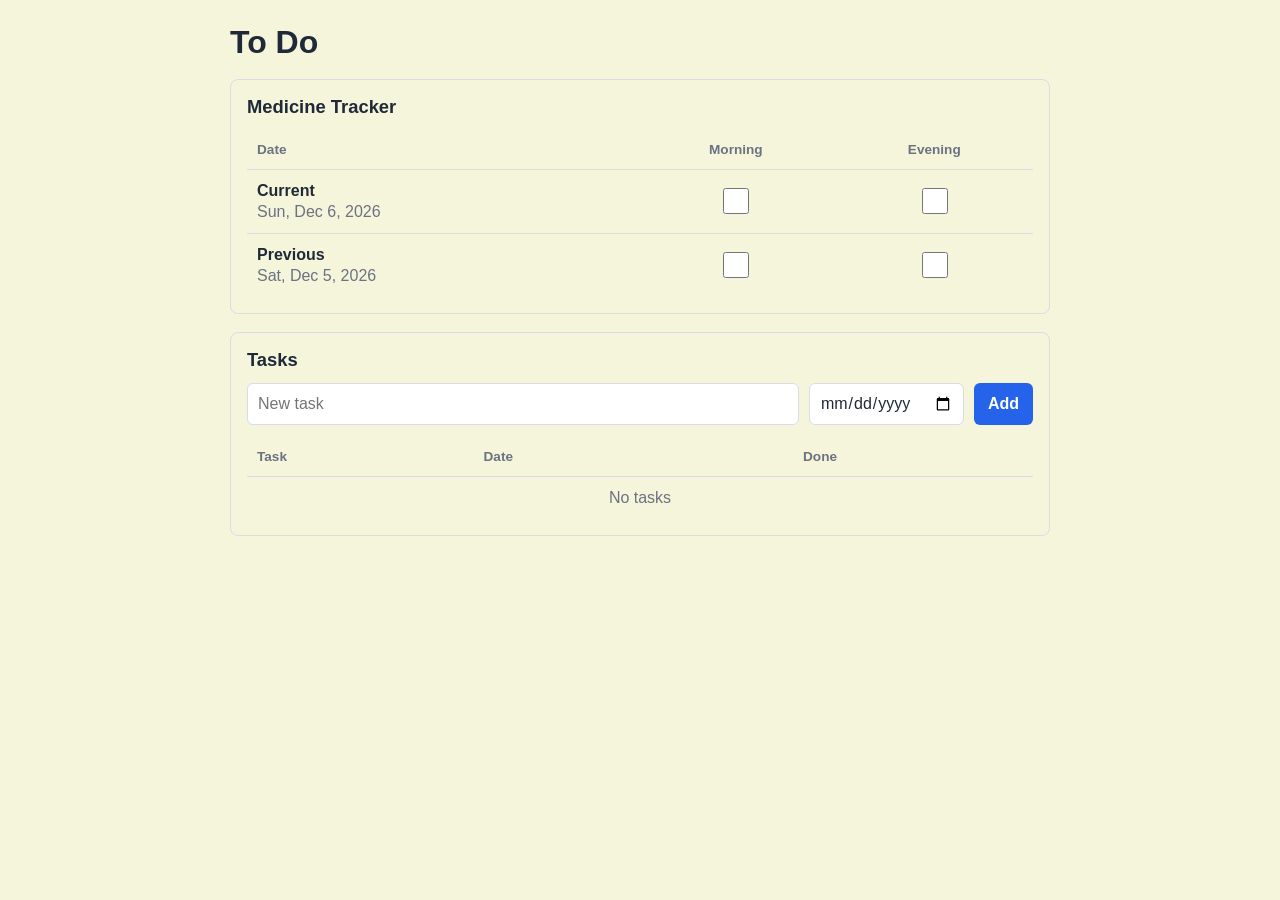
==== todo/index.html @ 32bf2e88 "Use beige backgrounds" ====
<!DOCTYPE html>
<html lang="en">
<head>
    <meta charset="utf-8">
    <meta name="viewport" content="width=device-width, initial-scale=1.0">
    <title>To Do</title>
    <link rel="stylesheet" href="style.css?v=2">
</head>
<body>
    <main class="container">
        <header class="app-header">
            <h1>To Do</h1>
        </header>

        <section id="medicine" class="tool-section">
            <div class="section-title-row">
                <h2>Medicine Tracker</h2>
            </div>

            <table class="medicine-table">
                <thead>
                    <tr>
                        <th>Date</th>
                        <th>Morning</th>
                        <th>Evening</th>
                    </tr>
                </thead>
                <tbody id="medicineRows"></tbody>
            </table>
        </section>

        <section class="tool-section">
            <div class="section-title-row">
                <h2>Tasks</h2>
            </div>

            <form id="todoForm" class="todo-form">
                <input type="text" id="todoText" placeholder="New task" aria-label="New task">
                <input type="date" id="todoDate" aria-label="Task date">
                <button type="submit">Add</button>
            </form>

            <table class="todo-table">
                <thead>
                    <tr>
                        <th>Task</th>
                        <th>Date</th>
                        <th>Done</th>
                        <th></th>
                    </tr>
                </thead>
                <tbody id="todoRows"></tbody>
            </table>
        </section>
    </main>

    <script src="app.js"></script>
</body>
</html>
---- todo/style.css ----
:root {
    color-scheme: light;
    --bg: #f5f5dc;
    --panel: #f5f5dc;
    --text: #1f2937;
    --muted: #6b7280;
    --line: #d7dde7;
    --accent: #2563eb;
    --accent-dark: #1d4ed8;
    --danger: #b42318;
}

* {
    box-sizing: border-box;
}

body {
    margin: 0;
    min-height: 100vh;
    font-family: Arial, sans-serif;
    background: var(--bg);
    color: var(--text);
}

.container {
    width: min(820px, calc(100% - 24px));
    margin: 0 auto;
    padding: 24px 0 40px;
}

.app-header {
    display: flex;
    align-items: center;
    justify-content: space-between;
    margin-bottom: 18px;
}

h1,
h2 {
    margin: 0;
    letter-spacing: 0;
}

h1 {
    font-size: 2rem;
}

h2 {
    font-size: 1.15rem;
}

.tool-section {
    background: var(--panel);
    border: 1px solid var(--line);
    border-radius: 8px;
    margin-bottom: 18px;
    padding: 16px;
}

.section-title-row {
    display: flex;
    align-items: center;
    justify-content: space-between;
    margin-bottom: 12px;
}

table {
    width: 100%;
    border-collapse: collapse;
}

th,
td {
    border-bottom: 1px solid var(--line);
    padding: 12px 10px;
    text-align: left;
    vertical-align: middle;
}

th {
    color: var(--muted);
    font-size: 0.85rem;
    font-weight: 700;
}

tr:last-child td {
    border-bottom: 0;
}

.medicine-table th:nth-child(2),
.medicine-table th:nth-child(3),
.medicine-table td:nth-child(2),
.medicine-table td:nth-child(3),
.todo-table th:nth-child(3),
.todo-table td:nth-child(3) {
    text-align: center;
}

.medicine-table td:first-child span {
    display: block;
    color: var(--muted);
    margin-top: 3px;
}

.check-form {
    display: inline-flex;
    align-items: center;
    justify-content: center;
    margin: 0;
}

input[type="checkbox"] {
    width: 26px;
    height: 26px;
    accent-color: var(--accent);
    cursor: pointer;
}

.todo-form {
    display: grid;
    grid-template-columns: minmax(0, 1fr) auto auto;
    gap: 10px;
    margin-bottom: 12px;
}

input[type="text"],
input[type="date"] {
    min-height: 42px;
    border: 1px solid var(--line);
    border-radius: 6px;
    padding: 0 10px;
    color: var(--text);
    font: inherit;
}

button {
    min-height: 42px;
    border: 0;
    border-radius: 6px;
    padding: 0 14px;
    background: var(--accent);
    color: #ffffff;
    font: inherit;
    font-weight: 700;
    cursor: pointer;
}

button:hover,
button:focus-visible {
    background: var(--accent-dark);
}

.delete {
    background: transparent;
    color: var(--danger);
    min-height: 34px;
    padding: 0 8px;
}

.delete:hover,
.delete:focus-visible {
    background: #fee4e2;
    color: var(--danger);
}

.is-done td:first-child {
    color: var(--muted);
    text-decoration: line-through;
}

.empty-row {
    color: var(--muted);
    text-align: center;
}

@media (max-width: 640px) {
    .container {
        width: min(100% - 16px, 820px);
        padding-top: 12px;
    }

    .tool-section {
        padding: 12px;
    }

    th,
    td {
        padding: 10px 6px;
    }

    .todo-form {
        grid-template-columns: 1fr;
    }

    .todo-table th:nth-child(2),
    .todo-table td:nth-child(2) {
        display: none;
    }
}
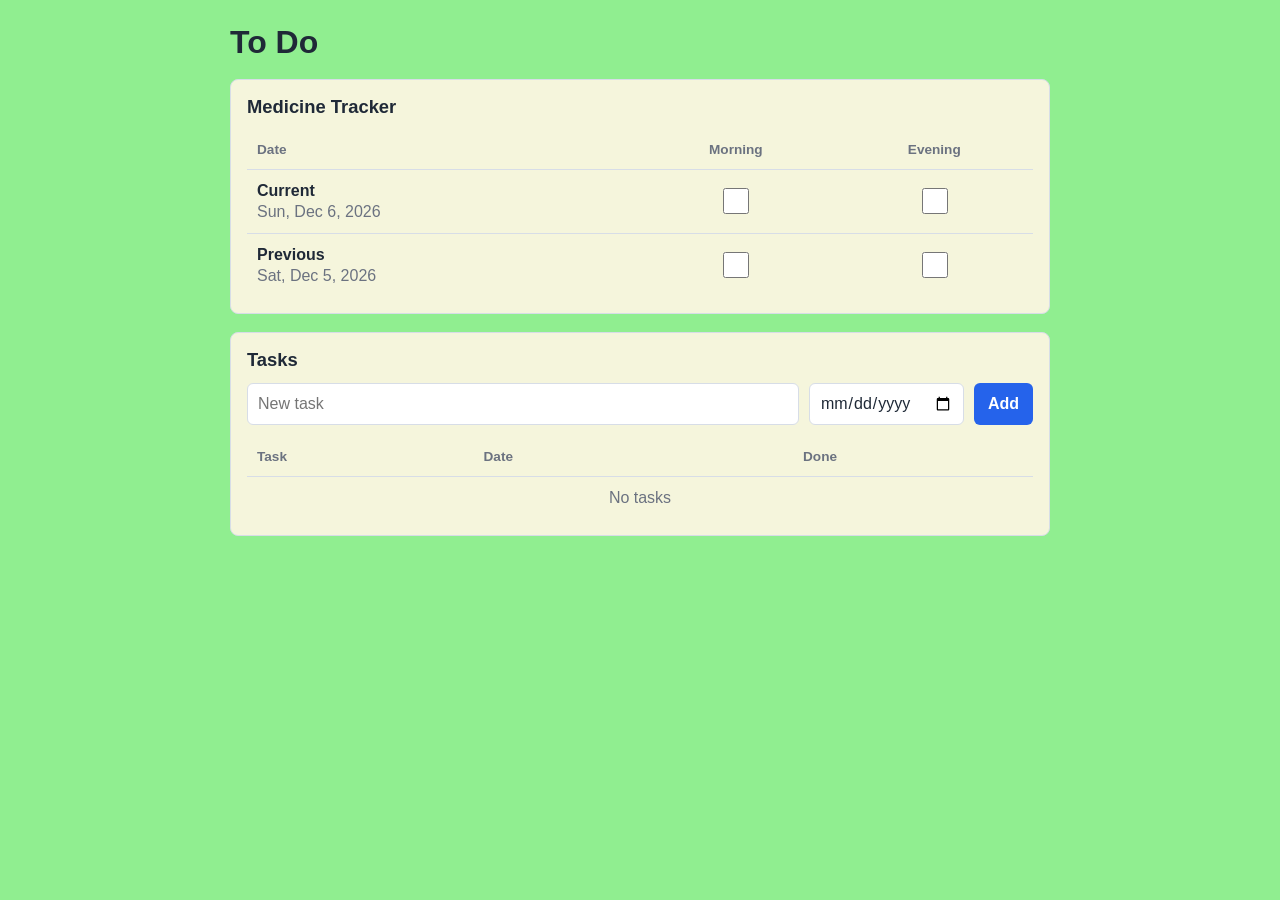
==== commit f2fa45fe: "Restore light green main backgrounds" ====
--- a/todo/index.html
+++ b/todo/index.html
@@ -4,7 +4,7 @@
     <meta charset="utf-8">
     <meta name="viewport" content="width=device-width, initial-scale=1.0">
     <title>To Do</title>
-    <link rel="stylesheet" href="style.css?v=2">
+    <link rel="stylesheet" href="style.css?v=3">
 </head>
 <body>
     <main class="container">
--- a/todo/style.css
+++ b/todo/style.css
@@ -1,6 +1,6 @@
 :root {
     color-scheme: light;
-    --bg: #f5f5dc;
+    --bg: lightgreen;
     --panel: #f5f5dc;
     --text: #1f2937;
     --muted: #6b7280;
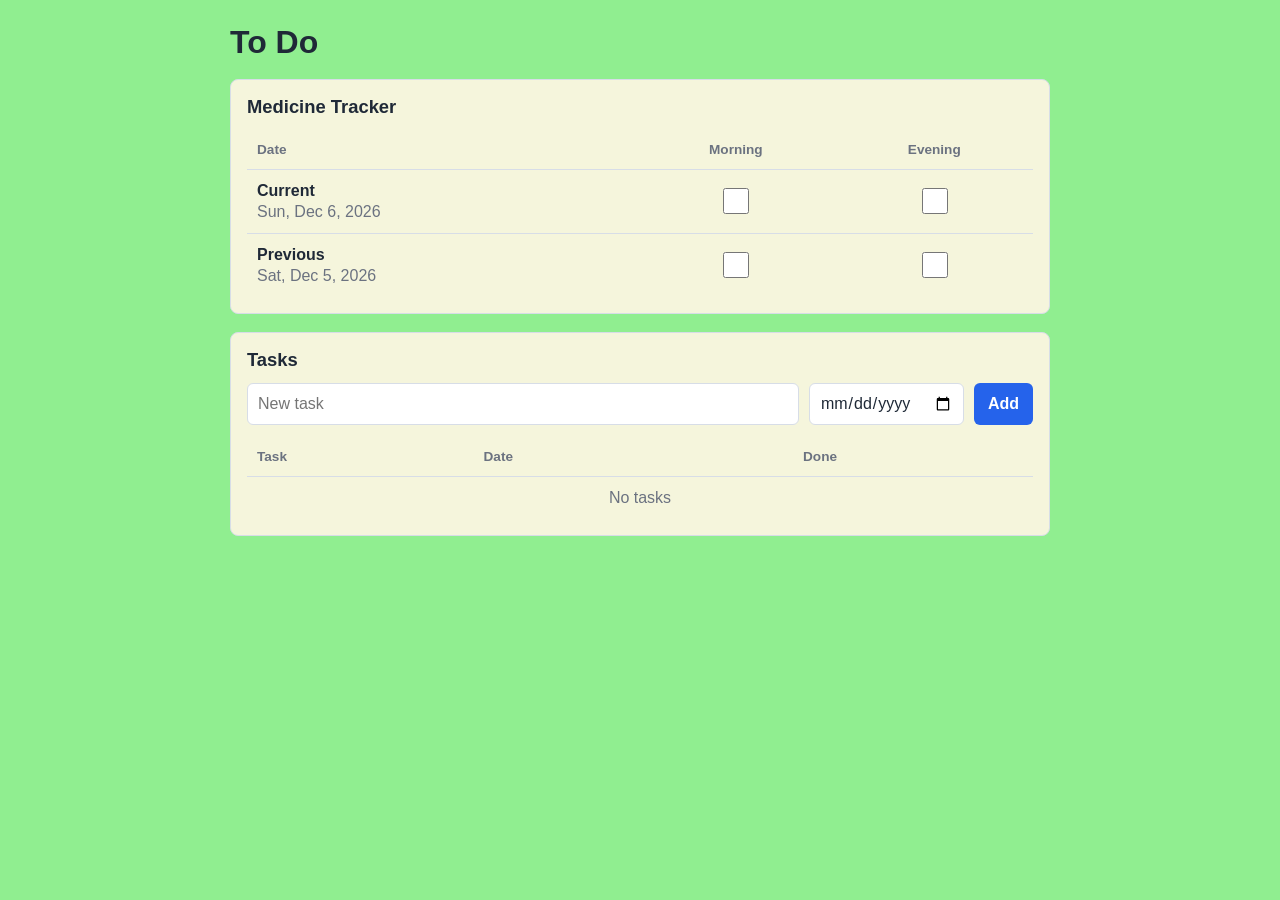
==== commit 159fa01a: "Restore dashboard widgets" ====
--- a/todo/index.html
+++ b/todo/index.html
@@ -4,7 +4,7 @@
     <meta charset="utf-8">
     <meta name="viewport" content="width=device-width, initial-scale=1.0">
     <title>To Do</title>
-    <link rel="stylesheet" href="style.css?v=3">
+    <link rel="stylesheet" href="style.css?v=4">
 </head>
 <body>
     <main class="container">
@@ -54,6 +54,6 @@
         </section>
     </main>
 
-    <script src="app.js"></script>
+    <script src="app.js?v=2"></script>
 </body>
 </html>
--- a/todo/style.css
+++ b/todo/style.css
@@ -10,6 +10,10 @@
     --danger: #b42318;
 }
 
+html.embedded {
+    --bg: #f5f5dc;
+}
+
 * {
     box-sizing: border-box;
 }
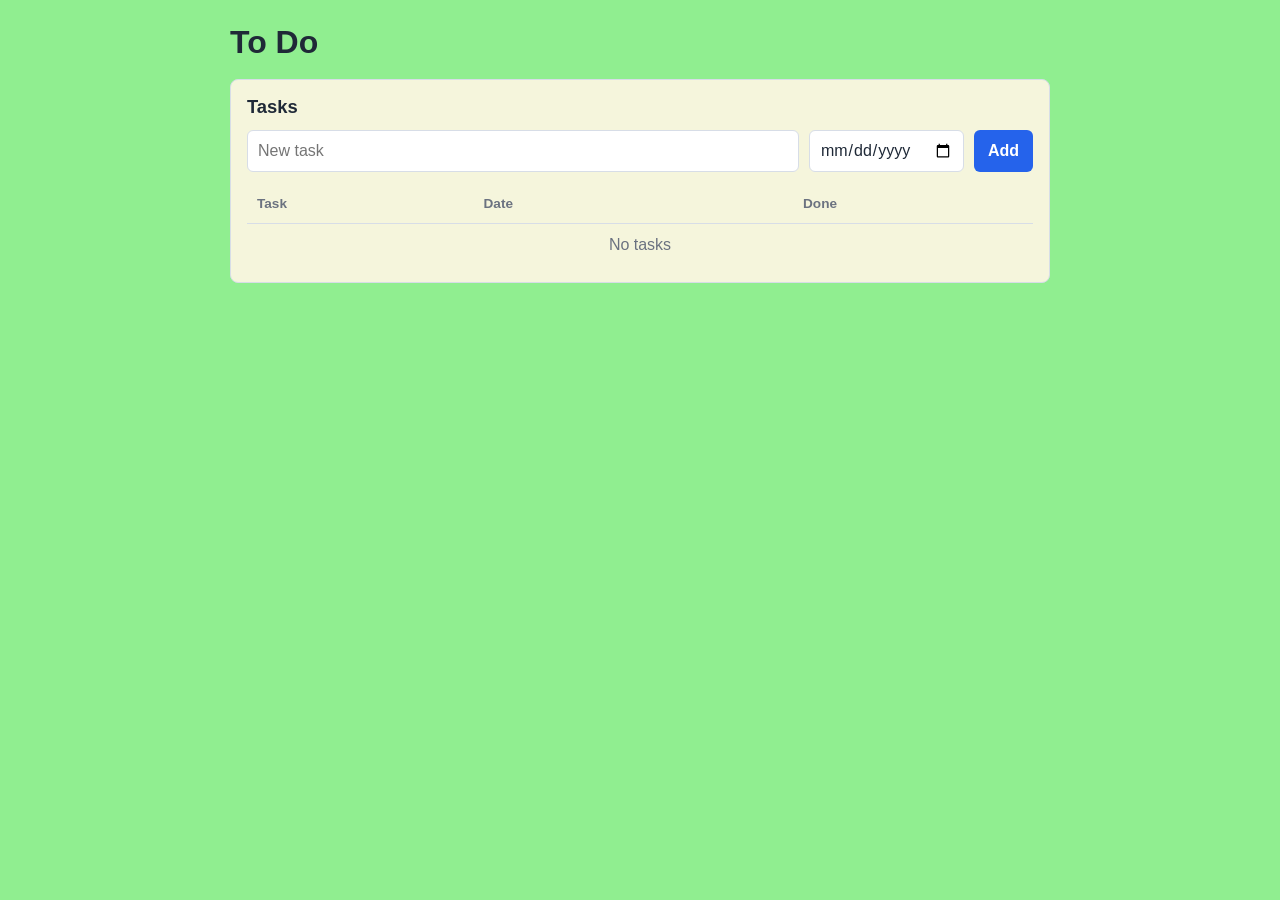
==== commit 332cd91b: "Make widgets tan and simplify todo" ====
--- a/todo/index.html
+++ b/todo/index.html
@@ -4,30 +4,13 @@
     <meta charset="utf-8">
     <meta name="viewport" content="width=device-width, initial-scale=1.0">
     <title>To Do</title>
-    <link rel="stylesheet" href="style.css?v=4">
+    <link rel="stylesheet" href="style.css?v=5">
 </head>
 <body>
     <main class="container">
         <header class="app-header">
             <h1>To Do</h1>
         </header>
-
-        <section id="medicine" class="tool-section">
-            <div class="section-title-row">
-                <h2>Medicine Tracker</h2>
-            </div>
-
-            <table class="medicine-table">
-                <thead>
-                    <tr>
-                        <th>Date</th>
-                        <th>Morning</th>
-                        <th>Evening</th>
-                    </tr>
-                </thead>
-                <tbody id="medicineRows"></tbody>
-            </table>
-        </section>
 
         <section class="tool-section">
             <div class="section-title-row">
@@ -54,6 +37,6 @@
         </section>
     </main>
 
-    <script src="app.js?v=2"></script>
+    <script src="app.js?v=3"></script>
 </body>
 </html>
--- a/todo/style.css
+++ b/todo/style.css
@@ -11,7 +11,8 @@
 }
 
 html.embedded {
-    --bg: #f5f5dc;
+    --bg: tan;
+    --panel: tan;
 }
 
 * {
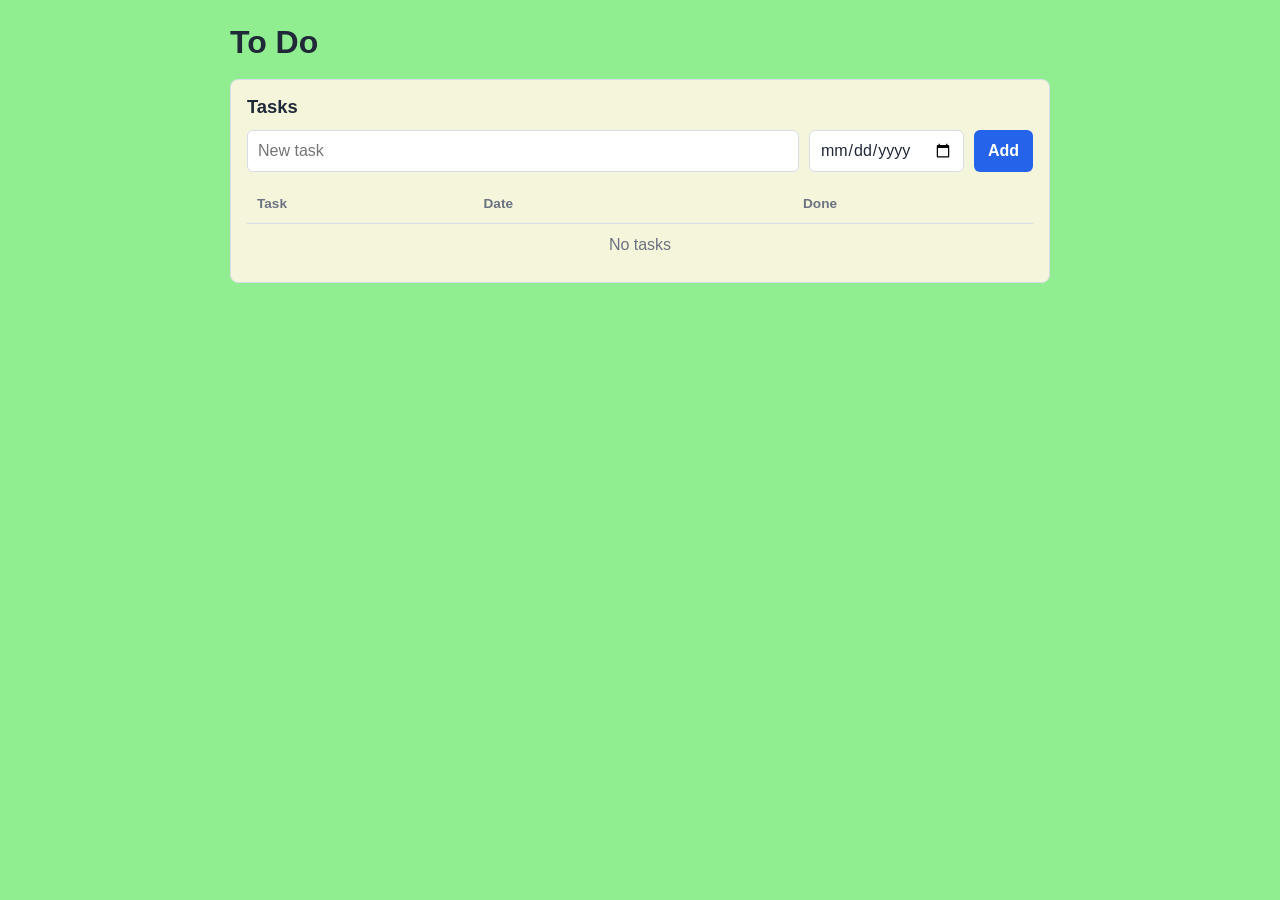
==== commit c324ae11: "Remove tracker from todo widget" ====
--- a/todo/index.html
+++ b/todo/index.html
@@ -4,7 +4,12 @@
     <meta charset="utf-8">
     <meta name="viewport" content="width=device-width, initial-scale=1.0">
     <title>To Do</title>
-    <link rel="stylesheet" href="style.css?v=5">
+    <script>
+        if (new URLSearchParams(window.location.search).get("embed") === "1") {
+            document.documentElement.classList.add("embedded");
+        }
+    </script>
+    <link rel="stylesheet" href="style.css?v=6">
 </head>
 <body>
     <main class="container">
@@ -37,6 +42,6 @@
         </section>
     </main>
 
-    <script src="app.js?v=3"></script>
+    <script src="app.js?v=4"></script>
 </body>
 </html>
--- a/todo/style.css
+++ b/todo/style.css
@@ -15,6 +15,16 @@
     --panel: tan;
 }
 
+html.embedded body,
+html.embedded .tool-section,
+html.embedded table,
+html.embedded th,
+html.embedded td,
+html.embedded input[type="text"],
+html.embedded input[type="date"] {
+    background: tan;
+}
+
 * {
     box-sizing: border-box;
 }
@@ -92,19 +102,9 @@
     border-bottom: 0;
 }
 
-.medicine-table th:nth-child(2),
-.medicine-table th:nth-child(3),
-.medicine-table td:nth-child(2),
-.medicine-table td:nth-child(3),
 .todo-table th:nth-child(3),
 .todo-table td:nth-child(3) {
     text-align: center;
-}
-
-.medicine-table td:first-child span {
-    display: block;
-    color: var(--muted);
-    margin-top: 3px;
 }
 
 .check-form {
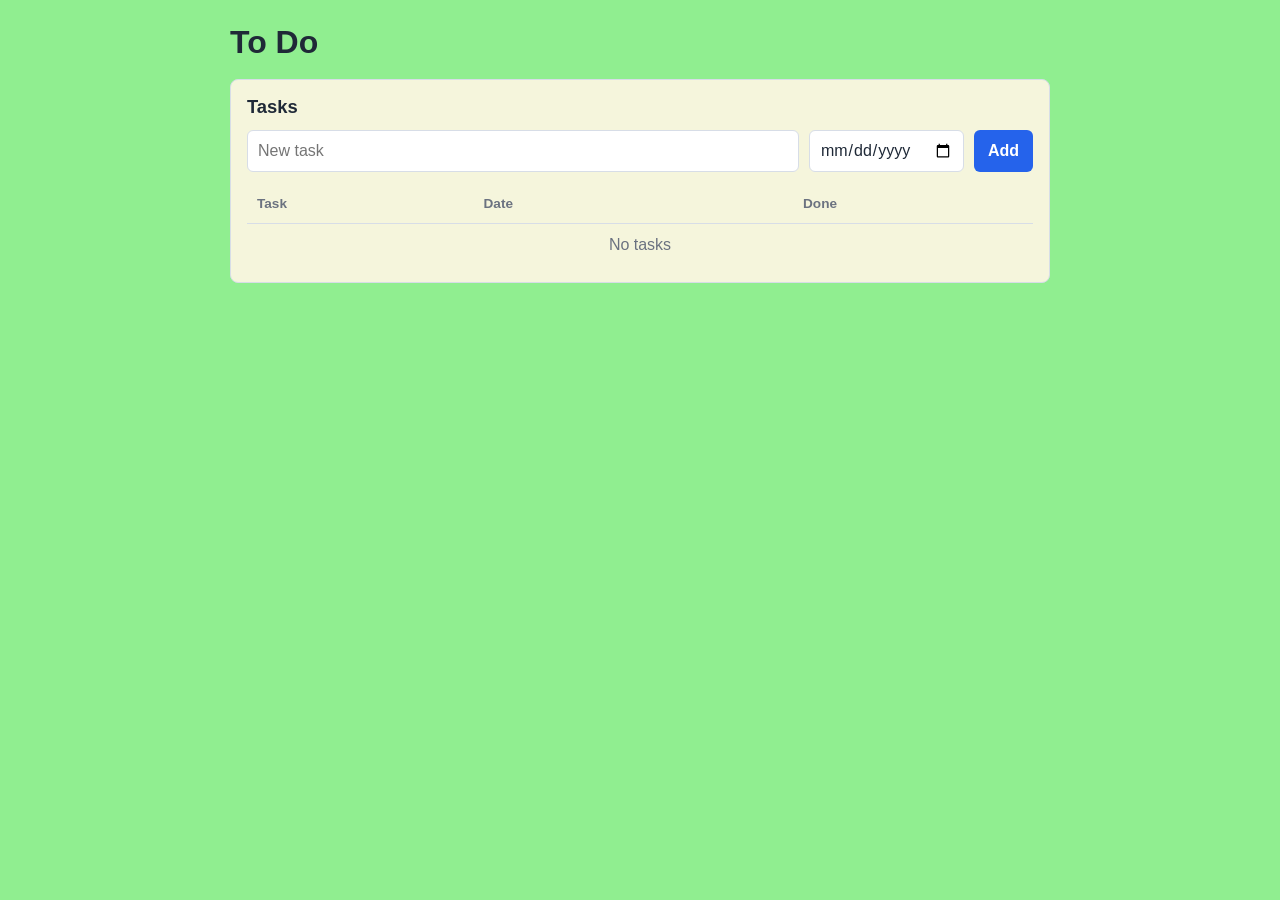
==== commit f4b25541: "Add todo row editing" ====
--- a/todo/index.html
+++ b/todo/index.html
@@ -42,6 +42,6 @@
         </section>
     </main>
 
-    <script src="app.js?v=4"></script>
+    <script src="app.js?v=5"></script>
 </body>
 </html>
--- a/todo/style.css
+++ b/todo/style.css
@@ -138,6 +138,11 @@
     font: inherit;
 }
 
+.row-input {
+    width: 100%;
+    min-width: 0;
+}
+
 button {
     min-height: 42px;
     border: 0;
@@ -155,6 +160,38 @@
     background: var(--accent-dark);
 }
 
+.row-actions {
+    display: flex;
+    flex-wrap: wrap;
+    gap: 6px;
+    justify-content: flex-end;
+}
+
+.edit,
+.cancel-edit {
+    background: transparent;
+    color: var(--accent);
+    min-height: 34px;
+    padding: 0 8px;
+}
+
+.cancel-edit {
+    color: var(--muted);
+}
+
+.edit:hover,
+.edit:focus-visible,
+.cancel-edit:hover,
+.cancel-edit:focus-visible {
+    background: rgba(37, 99, 235, 0.1);
+    color: var(--accent-dark);
+}
+
+.save-edit {
+    min-height: 34px;
+    padding: 0 10px;
+}
+
 .delete {
     background: transparent;
     color: var(--danger);
@@ -201,4 +238,8 @@
     .todo-table td:nth-child(2) {
         display: none;
     }
-}
+
+    .todo-table tr.is-editing td:nth-child(2) {
+        display: table-cell;
+    }
+}
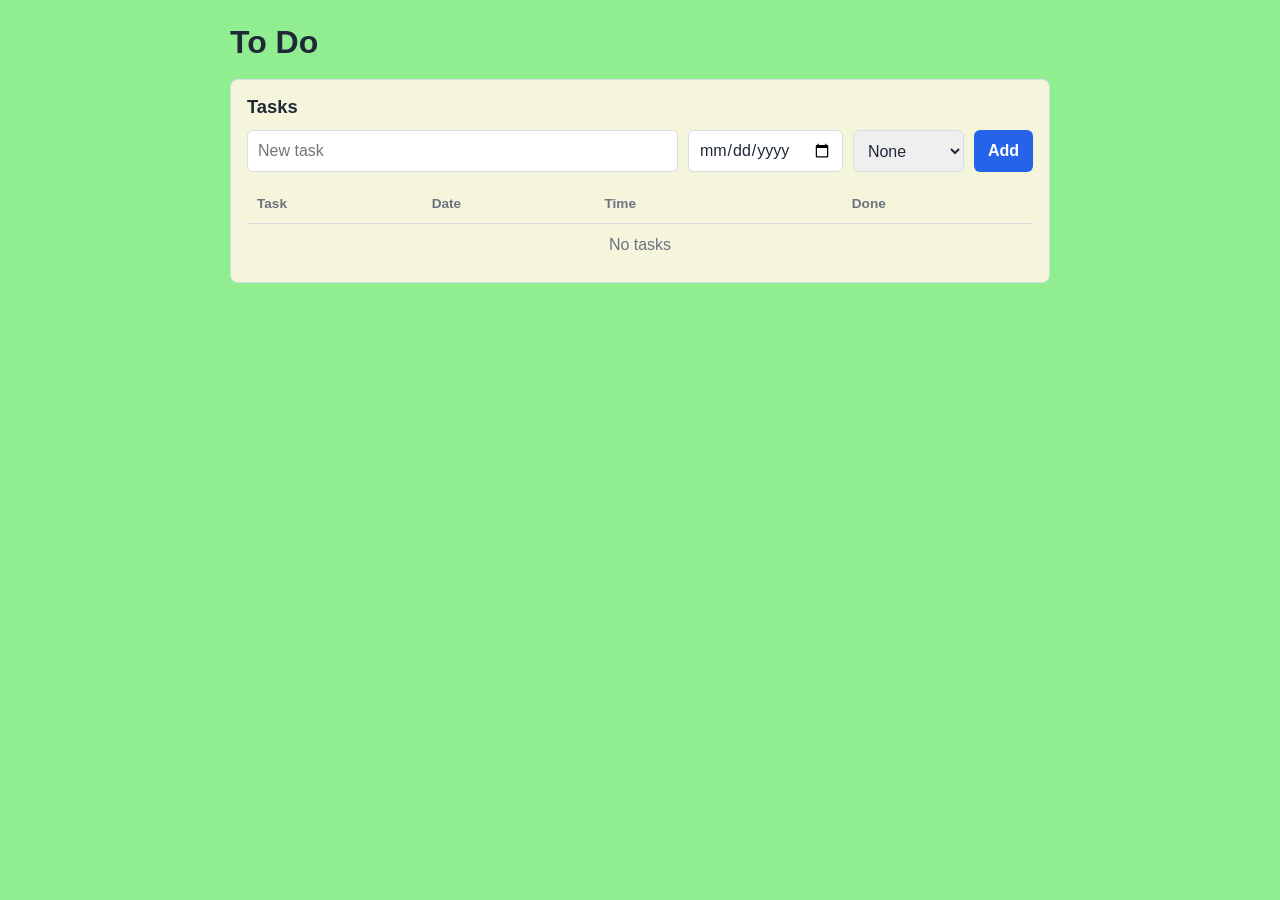
==== commit 8a3da3d2: "Add todo time selector" ====
--- a/todo/index.html
+++ b/todo/index.html
@@ -9,7 +9,7 @@
             document.documentElement.classList.add("embedded");
         }
     </script>
-    <link rel="stylesheet" href="style.css?v=6">
+    <link rel="stylesheet" href="style.css?v=7">
 </head>
 <body>
     <main class="container">
@@ -25,6 +25,7 @@
             <form id="todoForm" class="todo-form">
                 <input type="text" id="todoText" placeholder="New task" aria-label="New task">
                 <input type="date" id="todoDate" aria-label="Task date">
+                <select id="todoTime" aria-label="Task time"></select>
                 <button type="submit">Add</button>
             </form>
 
@@ -33,6 +34,7 @@
                     <tr>
                         <th>Task</th>
                         <th>Date</th>
+                        <th>Time</th>
                         <th>Done</th>
                         <th></th>
                     </tr>
@@ -42,6 +44,6 @@
         </section>
     </main>
 
-    <script src="app.js?v=5"></script>
+    <script src="app.js?v=6"></script>
 </body>
 </html>
--- a/todo/style.css
+++ b/todo/style.css
@@ -21,7 +21,8 @@
 html.embedded th,
 html.embedded td,
 html.embedded input[type="text"],
-html.embedded input[type="date"] {
+html.embedded input[type="date"],
+html.embedded select {
     background: tan;
 }
 
@@ -102,8 +103,8 @@
     border-bottom: 0;
 }
 
-.todo-table th:nth-child(3),
-.todo-table td:nth-child(3) {
+.todo-table th:nth-child(4),
+.todo-table td:nth-child(4) {
     text-align: center;
 }
 
@@ -123,13 +124,14 @@
 
 .todo-form {
     display: grid;
-    grid-template-columns: minmax(0, 1fr) auto auto;
+    grid-template-columns: minmax(0, 1fr) auto auto auto;
     gap: 10px;
     margin-bottom: 12px;
 }
 
 input[type="text"],
-input[type="date"] {
+input[type="date"],
+select {
     min-height: 42px;
     border: 1px solid var(--line);
     border-radius: 6px;
@@ -235,11 +237,14 @@
     }
 
     .todo-table th:nth-child(2),
-    .todo-table td:nth-child(2) {
+    .todo-table td:nth-child(2),
+    .todo-table th:nth-child(3),
+    .todo-table td:nth-child(3) {
         display: none;
     }
 
-    .todo-table tr.is-editing td:nth-child(2) {
+    .todo-table tr.is-editing td:nth-child(2),
+    .todo-table tr.is-editing td:nth-child(3) {
         display: table-cell;
     }
 }
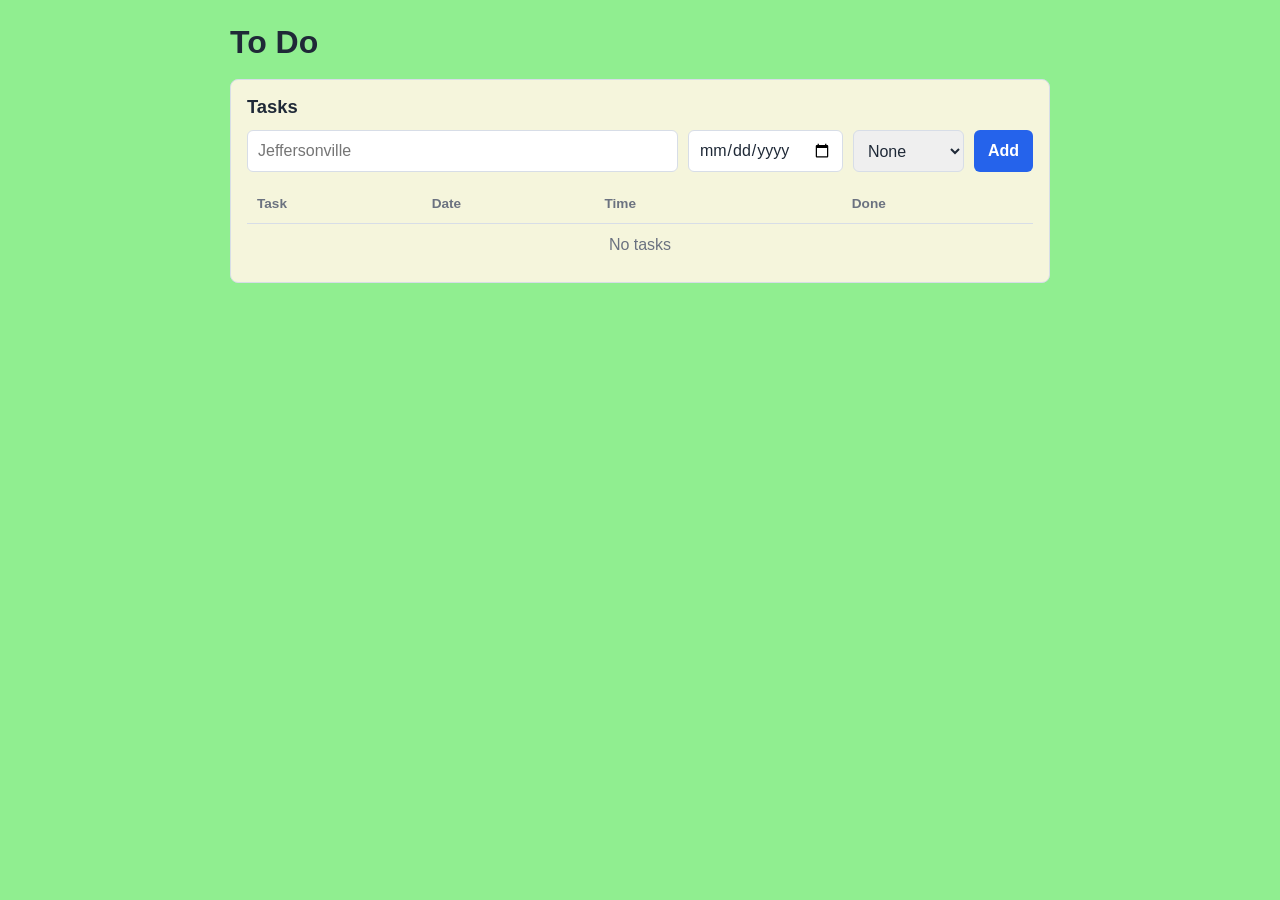
==== commit 3ef4dfe0: "Update index.html" ====
--- a/todo/index.html
+++ b/todo/index.html
@@ -23,7 +23,7 @@
             </div>
 
             <form id="todoForm" class="todo-form">
-                <input type="text" id="todoText" placeholder="New task" aria-label="New task">
+                <input type="text" id="todoText" placeholder="Jeffersonville" aria-label="Jeffersonville">
                 <input type="date" id="todoDate" aria-label="Task date">
                 <select id="todoTime" aria-label="Task time"></select>
                 <button type="submit">Add</button>
